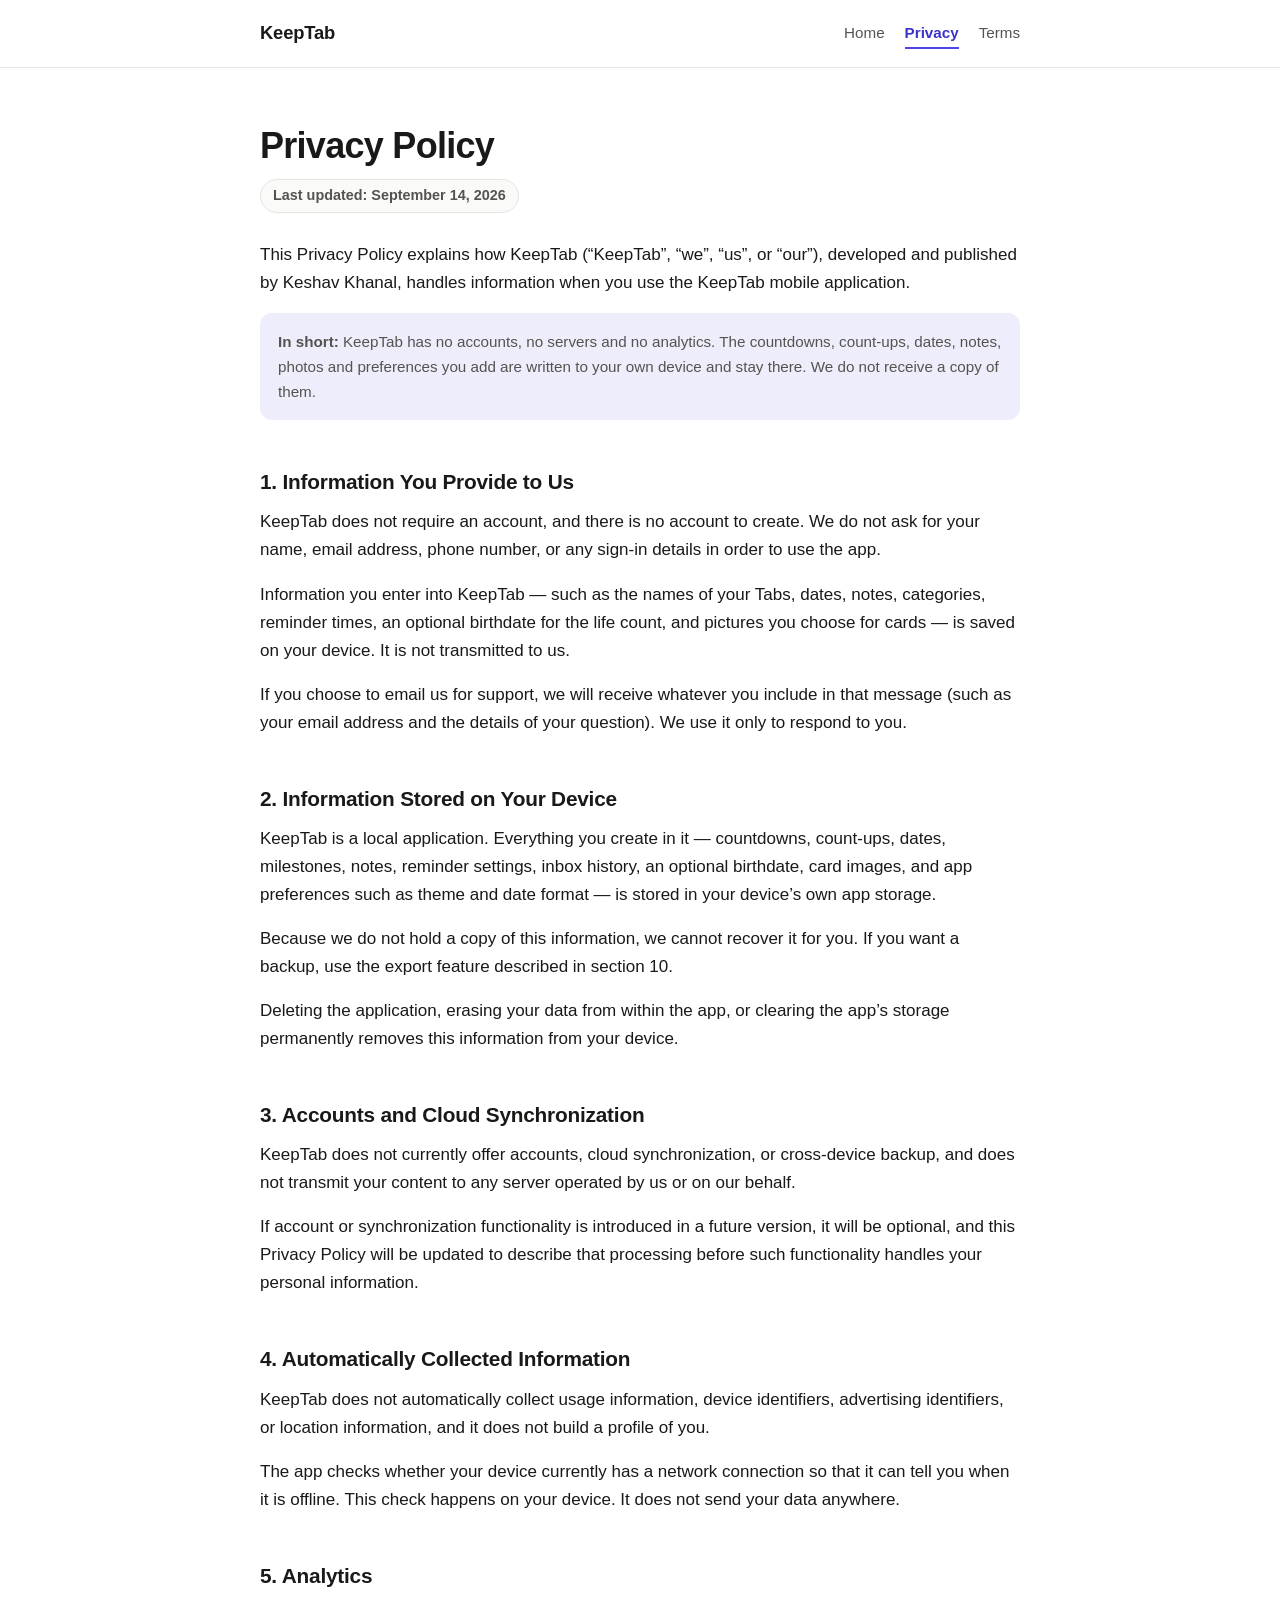
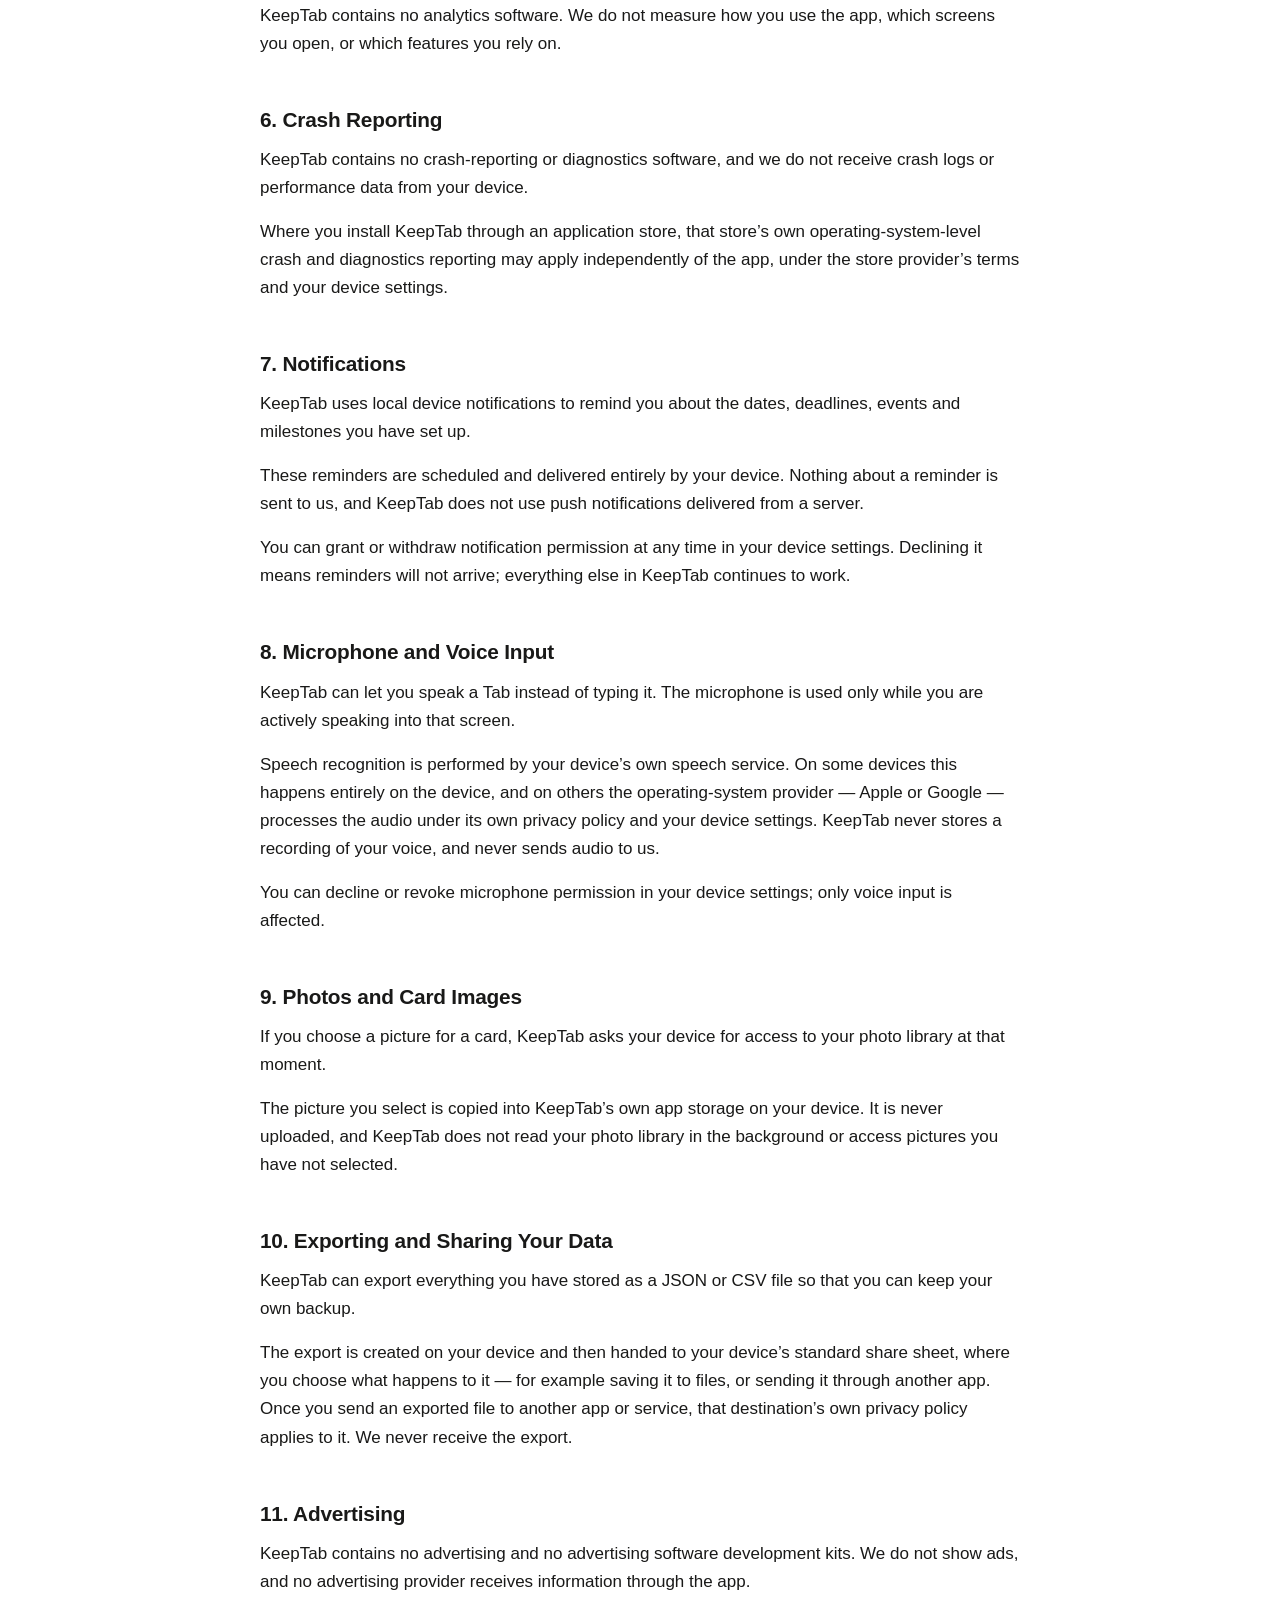
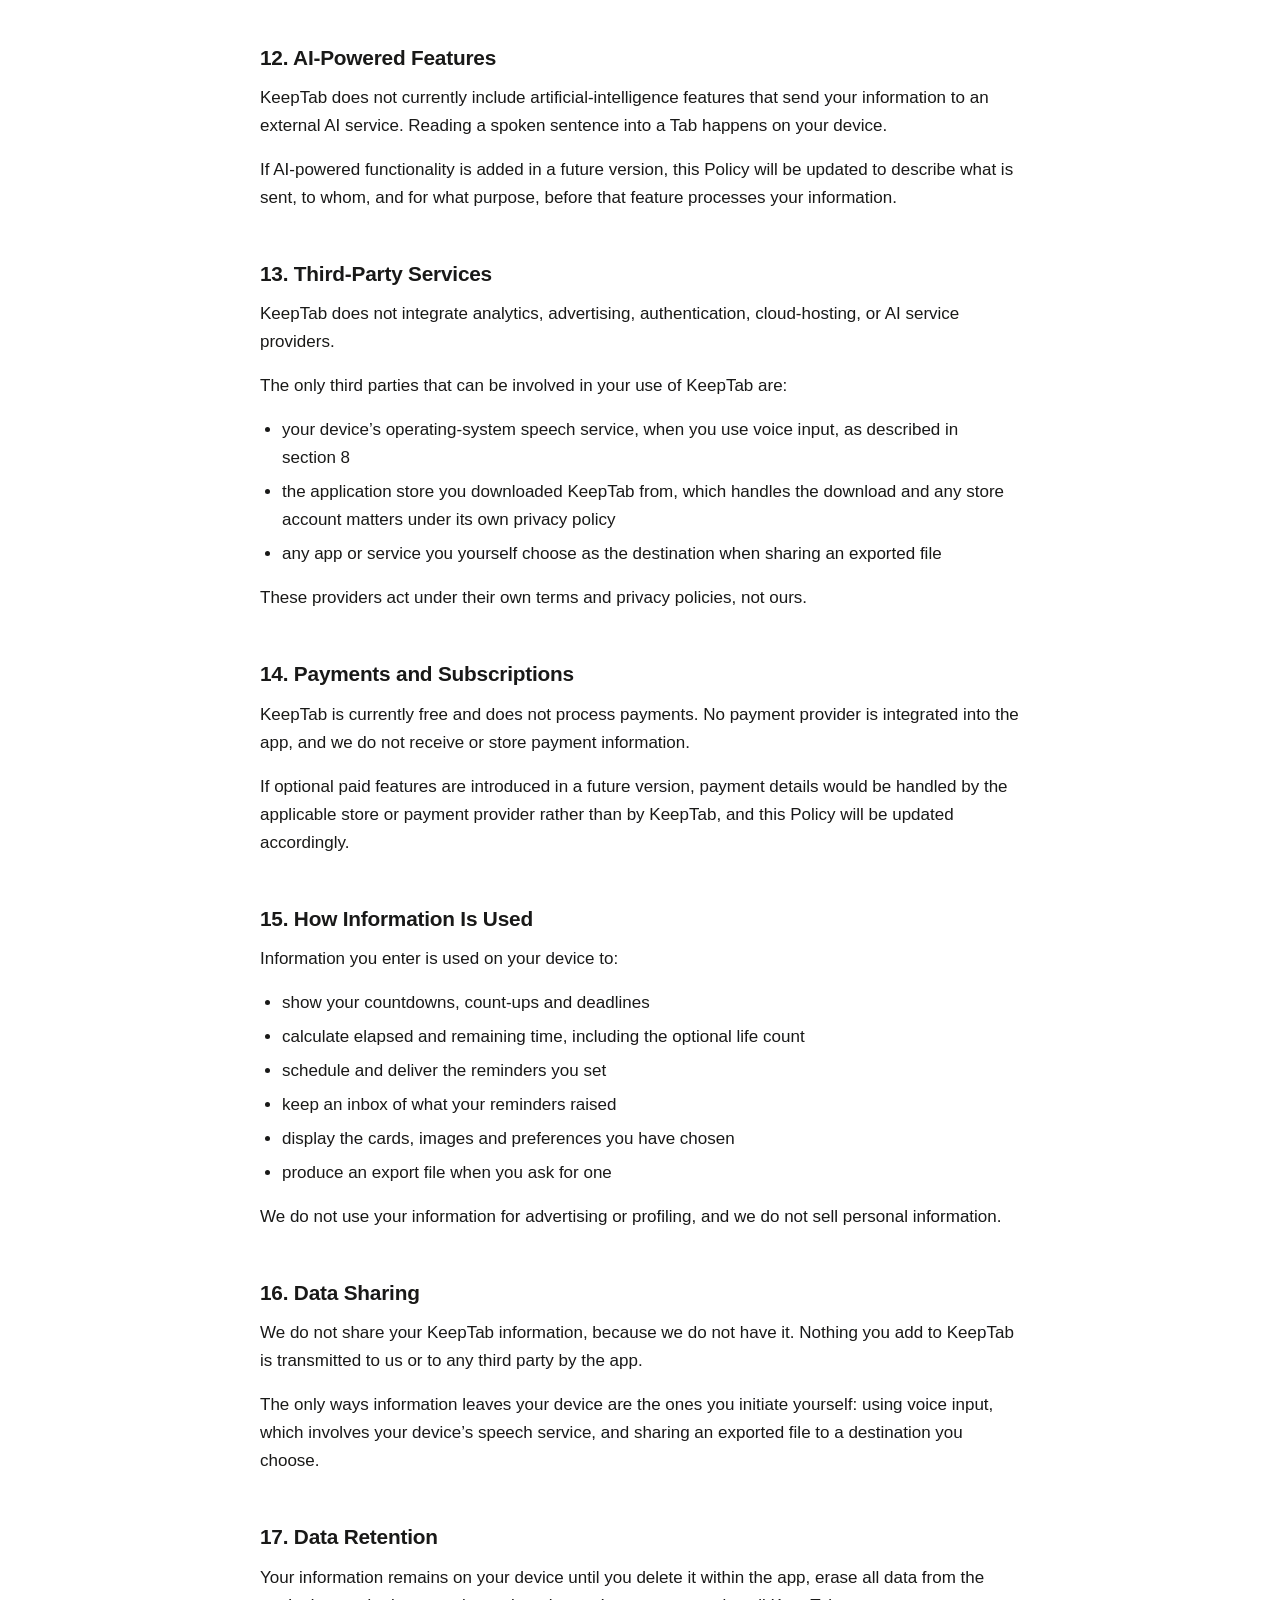
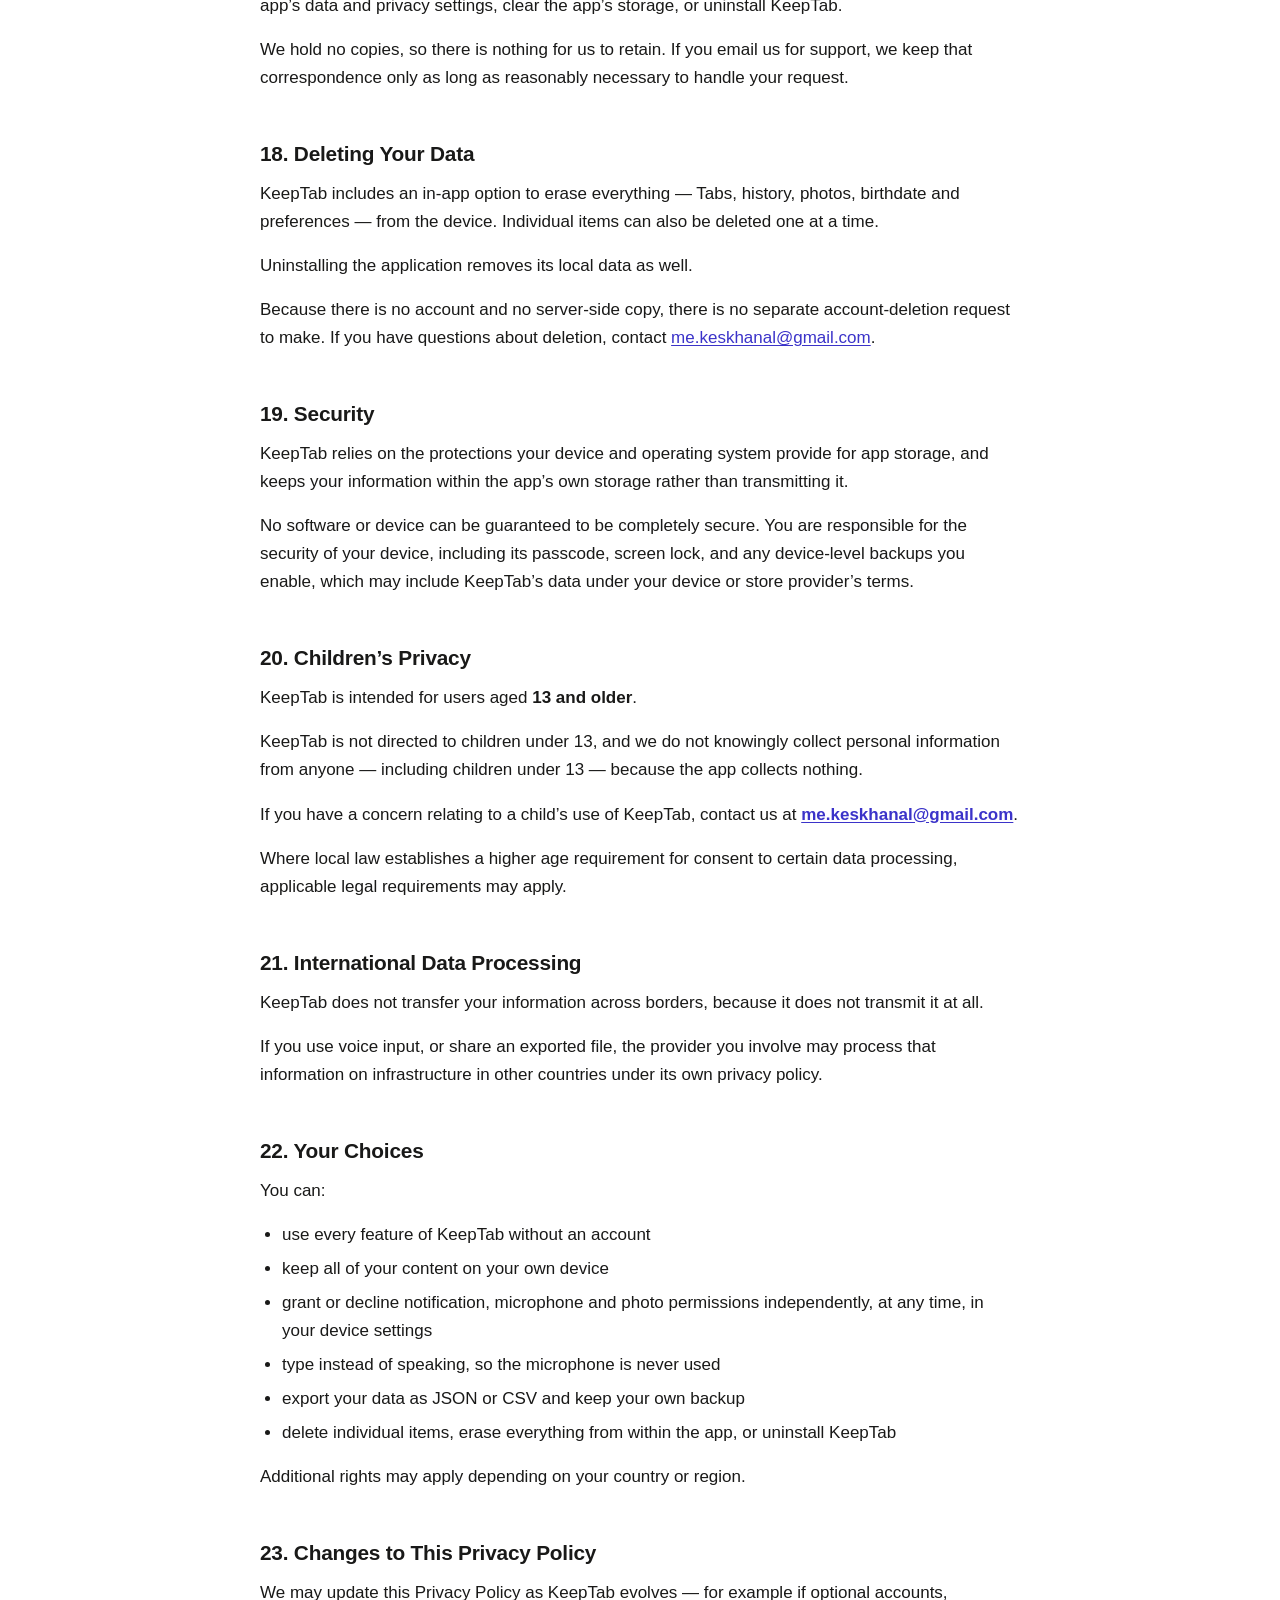
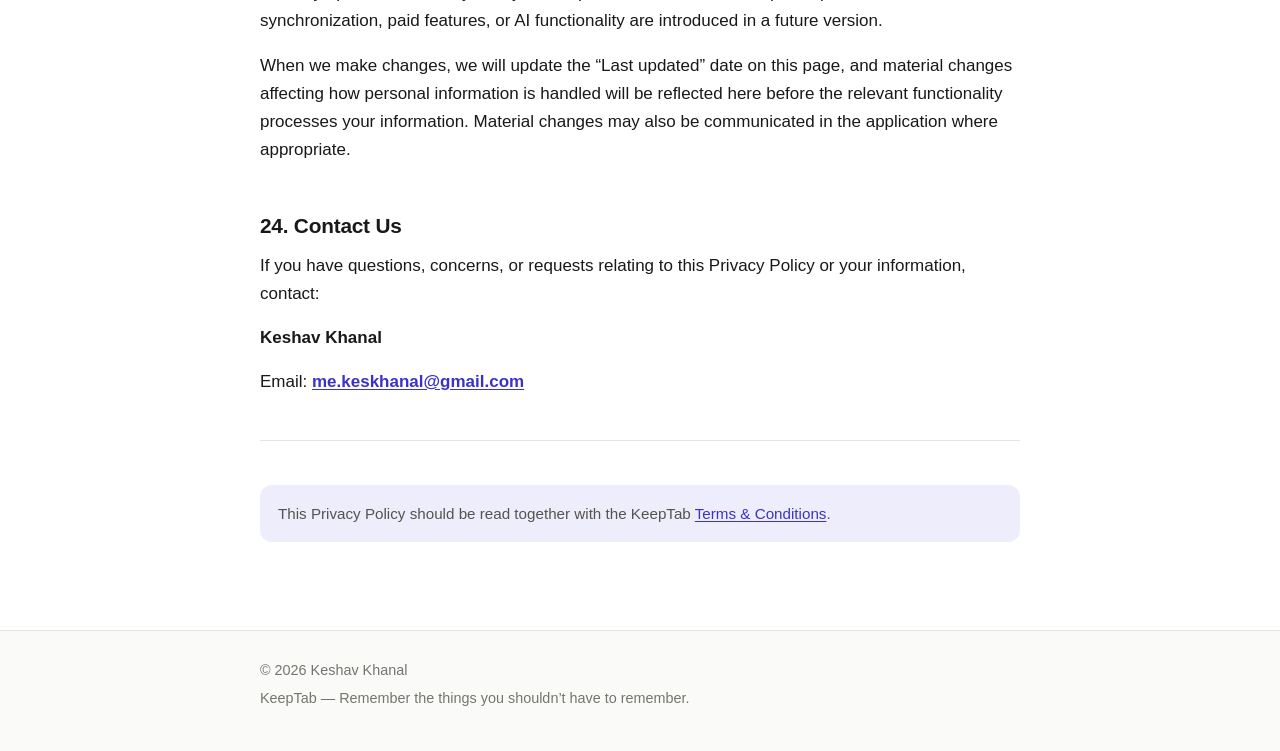
==== privacy.html @ 7f52d2fa "Add KeepTab legal site (home, privacy policy, terms) Static HTML/CSS for GitHub Pages — no build ste" ====
<!DOCTYPE html>
<html lang="en">
<head>
<meta charset="utf-8">
<meta name="viewport" content="width=device-width, initial-scale=1">
<title>Privacy Policy | KeepTab</title>
<meta name="description" content="How KeepTab, developed and published by Keshav Khanal, handles information. KeepTab has no accounts, no servers and no analytics — what you add stays on your device.">
<link rel="canonical" href="./privacy.html">
<link rel="stylesheet" href="./styles.css">
</head>
<body>

<header class="site-header">
  <div class="wrap">
    <a class="brand" href="./index.html">KeepTab</a>
    <nav class="site-nav" aria-label="Primary">
      <a href="./index.html">Home</a>
      <a href="./privacy.html" aria-current="page">Privacy</a>
      <a href="./terms.html">Terms</a>
    </nav>
  </div>
</header>

<main>
  <article class="wrap">
    <h1>Privacy Policy</h1>
    <p class="updated">Last updated: September 14, 2026</p>

    <p>This Privacy Policy explains how KeepTab (&ldquo;KeepTab&rdquo;, &ldquo;we&rdquo;, &ldquo;us&rdquo;, or &ldquo;our&rdquo;), developed and published by Keshav Khanal, handles information when you use the KeepTab mobile application.</p>

    <p class="note summary"><strong>In short:</strong> KeepTab has no accounts, no servers and no analytics. The countdowns, count-ups, dates, notes, photos and preferences you add are written to your own device and stay there. We do not receive a copy of them.</p>

    <h2>1. Information You Provide to Us</h2>
    <p>KeepTab does not require an account, and there is no account to create. We do not ask for your name, email address, phone number, or any sign-in details in order to use the app.</p>
    <p>Information you enter into KeepTab &mdash; such as the names of your Tabs, dates, notes, categories, reminder times, an optional birthdate for the life count, and pictures you choose for cards &mdash; is saved on your device. It is not transmitted to us.</p>
    <p>If you choose to email us for support, we will receive whatever you include in that message (such as your email address and the details of your question). We use it only to respond to you.</p>

    <h2>2. Information Stored on Your Device</h2>
    <p>KeepTab is a local application. Everything you create in it &mdash; countdowns, count-ups, dates, milestones, notes, reminder settings, inbox history, an optional birthdate, card images, and app preferences such as theme and date format &mdash; is stored in your device&rsquo;s own app storage.</p>
    <p>Because we do not hold a copy of this information, we cannot recover it for you. If you want a backup, use the export feature described in section&nbsp;10.</p>
    <p>Deleting the application, erasing your data from within the app, or clearing the app&rsquo;s storage permanently removes this information from your device.</p>

    <h2>3. Accounts and Cloud Synchronization</h2>
    <p>KeepTab does not currently offer accounts, cloud synchronization, or cross-device backup, and does not transmit your content to any server operated by us or on our behalf.</p>
    <p>If account or synchronization functionality is introduced in a future version, it will be optional, and this Privacy Policy will be updated to describe that processing before such functionality handles your personal information.</p>

    <h2>4. Automatically Collected Information</h2>
    <p>KeepTab does not automatically collect usage information, device identifiers, advertising identifiers, or location information, and it does not build a profile of you.</p>
    <p>The app checks whether your device currently has a network connection so that it can tell you when it is offline. This check happens on your device. It does not send your data anywhere.</p>

    <h2>5. Analytics</h2>
    <p>KeepTab contains no analytics software. We do not measure how you use the app, which screens you open, or which features you rely on.</p>

    <h2>6. Crash Reporting</h2>
    <p>KeepTab contains no crash-reporting or diagnostics software, and we do not receive crash logs or performance data from your device.</p>
    <p>Where you install KeepTab through an application store, that store&rsquo;s own operating-system-level crash and diagnostics reporting may apply independently of the app, under the store provider&rsquo;s terms and your device settings.</p>

    <h2>7. Notifications</h2>
    <p>KeepTab uses local device notifications to remind you about the dates, deadlines, events and milestones you have set up.</p>
    <p>These reminders are scheduled and delivered entirely by your device. Nothing about a reminder is sent to us, and KeepTab does not use push notifications delivered from a server.</p>
    <p>You can grant or withdraw notification permission at any time in your device settings. Declining it means reminders will not arrive; everything else in KeepTab continues to work.</p>

    <h2>8. Microphone and Voice Input</h2>
    <p>KeepTab can let you speak a Tab instead of typing it. The microphone is used only while you are actively speaking into that screen.</p>
    <p>Speech recognition is performed by your device&rsquo;s own speech service. On some devices this happens entirely on the device, and on others the operating-system provider &mdash; Apple or Google &mdash; processes the audio under its own privacy policy and your device settings. KeepTab never stores a recording of your voice, and never sends audio to us.</p>
    <p>You can decline or revoke microphone permission in your device settings; only voice input is affected.</p>

    <h2>9. Photos and Card Images</h2>
    <p>If you choose a picture for a card, KeepTab asks your device for access to your photo library at that moment.</p>
    <p>The picture you select is copied into KeepTab&rsquo;s own app storage on your device. It is never uploaded, and KeepTab does not read your photo library in the background or access pictures you have not selected.</p>

    <h2>10. Exporting and Sharing Your Data</h2>
    <p>KeepTab can export everything you have stored as a JSON or CSV file so that you can keep your own backup.</p>
    <p>The export is created on your device and then handed to your device&rsquo;s standard share sheet, where you choose what happens to it &mdash; for example saving it to files, or sending it through another app. Once you send an exported file to another app or service, that destination&rsquo;s own privacy policy applies to it. We never receive the export.</p>

    <h2>11. Advertising</h2>
    <p>KeepTab contains no advertising and no advertising software development kits. We do not show ads, and no advertising provider receives information through the app.</p>

    <h2>12. AI-Powered Features</h2>
    <p>KeepTab does not currently include artificial-intelligence features that send your information to an external AI service. Reading a spoken sentence into a Tab happens on your device.</p>
    <p>If AI-powered functionality is added in a future version, this Policy will be updated to describe what is sent, to whom, and for what purpose, before that feature processes your information.</p>

    <h2>13. Third-Party Services</h2>
    <p>KeepTab does not integrate analytics, advertising, authentication, cloud-hosting, or AI service providers.</p>
    <p>The only third parties that can be involved in your use of KeepTab are:</p>
    <ul>
      <li>your device&rsquo;s operating-system speech service, when you use voice input, as described in section&nbsp;8</li>
      <li>the application store you downloaded KeepTab from, which handles the download and any store account matters under its own privacy policy</li>
      <li>any app or service you yourself choose as the destination when sharing an exported file</li>
    </ul>
    <p>These providers act under their own terms and privacy policies, not ours.</p>

    <h2>14. Payments and Subscriptions</h2>
    <p>KeepTab is currently free and does not process payments. No payment provider is integrated into the app, and we do not receive or store payment information.</p>
    <p>If optional paid features are introduced in a future version, payment details would be handled by the applicable store or payment provider rather than by KeepTab, and this Policy will be updated accordingly.</p>

    <h2>15. How Information Is Used</h2>
    <p>Information you enter is used on your device to:</p>
    <ul>
      <li>show your countdowns, count-ups and deadlines</li>
      <li>calculate elapsed and remaining time, including the optional life count</li>
      <li>schedule and deliver the reminders you set</li>
      <li>keep an inbox of what your reminders raised</li>
      <li>display the cards, images and preferences you have chosen</li>
      <li>produce an export file when you ask for one</li>
    </ul>
    <p>We do not use your information for advertising or profiling, and we do not sell personal information.</p>

    <h2>16. Data Sharing</h2>
    <p>We do not share your KeepTab information, because we do not have it. Nothing you add to KeepTab is transmitted to us or to any third party by the app.</p>
    <p>The only ways information leaves your device are the ones you initiate yourself: using voice input, which involves your device&rsquo;s speech service, and sharing an exported file to a destination you choose.</p>

    <h2>17. Data Retention</h2>
    <p>Your information remains on your device until you delete it within the app, erase all data from the app&rsquo;s data and privacy settings, clear the app&rsquo;s storage, or uninstall KeepTab.</p>
    <p>We hold no copies, so there is nothing for us to retain. If you email us for support, we keep that correspondence only as long as reasonably necessary to handle your request.</p>

    <h2>18. Deleting Your Data</h2>
    <p>KeepTab includes an in-app option to erase everything &mdash; Tabs, history, photos, birthdate and preferences &mdash; from the device. Individual items can also be deleted one at a time.</p>
    <p>Uninstalling the application removes its local data as well.</p>
    <p>Because there is no account and no server-side copy, there is no separate account-deletion request to make. If you have questions about deletion, contact <a href="mailto:me.keskhanal@gmail.com">me.keskhanal@gmail.com</a>.</p>

    <h2>19. Security</h2>
    <p>KeepTab relies on the protections your device and operating system provide for app storage, and keeps your information within the app&rsquo;s own storage rather than transmitting it.</p>
    <p>No software or device can be guaranteed to be completely secure. You are responsible for the security of your device, including its passcode, screen lock, and any device-level backups you enable, which may include KeepTab&rsquo;s data under your device or store provider&rsquo;s terms.</p>

    <h2>20. Children&rsquo;s Privacy</h2>
    <p>KeepTab is intended for users aged <strong>13 and older</strong>.</p>
    <p>KeepTab is not directed to children under 13, and we do not knowingly collect personal information from anyone &mdash; including children under 13 &mdash; because the app collects nothing.</p>
    <p>If you have a concern relating to a child&rsquo;s use of KeepTab, contact us at <strong><a href="mailto:me.keskhanal@gmail.com">me.keskhanal@gmail.com</a></strong>.</p>
    <p>Where local law establishes a higher age requirement for consent to certain data processing, applicable legal requirements may apply.</p>

    <h2>21. International Data Processing</h2>
    <p>KeepTab does not transfer your information across borders, because it does not transmit it at all.</p>
    <p>If you use voice input, or share an exported file, the provider you involve may process that information on infrastructure in other countries under its own privacy policy.</p>

    <h2>22. Your Choices</h2>
    <p>You can:</p>
    <ul>
      <li>use every feature of KeepTab without an account</li>
      <li>keep all of your content on your own device</li>
      <li>grant or decline notification, microphone and photo permissions independently, at any time, in your device settings</li>
      <li>type instead of speaking, so the microphone is never used</li>
      <li>export your data as JSON or CSV and keep your own backup</li>
      <li>delete individual items, erase everything from within the app, or uninstall KeepTab</li>
    </ul>
    <p>Additional rights may apply depending on your country or region.</p>

    <h2>23. Changes to This Privacy Policy</h2>
    <p>We may update this Privacy Policy as KeepTab evolves &mdash; for example if optional accounts, synchronization, paid features, or AI functionality are introduced in a future version.</p>
    <p>When we make changes, we will update the &ldquo;Last updated&rdquo; date on this page, and material changes affecting how personal information is handled will be reflected here before the relevant functionality processes your information. Material changes may also be communicated in the application where appropriate.</p>

    <h2>24. Contact Us</h2>
    <p>If you have questions, concerns, or requests relating to this Privacy Policy or your information, contact:</p>
    <p><strong>Keshav Khanal</strong></p>
    <p>Email: <strong><a href="mailto:me.keskhanal@gmail.com">me.keskhanal@gmail.com</a></strong></p>

    <hr>

    <p class="note">This Privacy Policy should be read together with the KeepTab <a href="./terms.html">Terms &amp; Conditions</a>.</p>
  </article>
</main>

<footer class="site-footer">
  <div class="wrap">
    <p>&copy; 2026 Keshav Khanal</p>
    <p>KeepTab &mdash; Remember the things you shouldn&rsquo;t have to remember.</p>
  </div>
</footer>

</body>
</html>
---- styles.css ----
/* KeepTab legal site — plain CSS, no build step, no JS, no tracking. */

:root {
  --kt-blue: #4f46e5;
  --kt-blue-ink: #3b33c9;
  --kt-blue-soft: #eeedfb;
  --ink: #191918;
  --ink-muted: #55534f;
  --ink-faint: #77746e;
  --bg: #ffffff;
  --bg-alt: #fafaf9;
  --border: #e7e5e1;
  --radius: 12px;
  --content: 800px;
}

*,
*::before,
*::after {
  box-sizing: border-box;
}

html {
  -webkit-text-size-adjust: 100%;
}

body {
  margin: 0;
  background: var(--bg);
  color: var(--ink);
  font-family: -apple-system, BlinkMacSystemFont, "Segoe UI", Roboto, Helvetica,
    Arial, "Noto Sans", sans-serif, "Apple Color Emoji", "Segoe UI Emoji";
  font-size: 17px;
  line-height: 1.65;
  -webkit-font-smoothing: antialiased;
}

.wrap {
  width: 100%;
  max-width: var(--content);
  margin: 0 auto;
  padding: 0 20px;
}

a {
  color: var(--kt-blue-ink);
  text-decoration: underline;
  text-underline-offset: 2px;
}

a:hover {
  color: var(--kt-blue);
}

a:focus-visible,
.card:focus-visible {
  outline: 2px solid var(--kt-blue);
  outline-offset: 3px;
  border-radius: 4px;
}

/* ---------- Header ---------- */

.site-header {
  border-bottom: 1px solid var(--border);
  background: var(--bg);
}

.site-header .wrap {
  display: flex;
  flex-wrap: wrap;
  align-items: center;
  justify-content: space-between;
  gap: 8px 24px;
  padding-top: 18px;
  padding-bottom: 18px;
}

.brand {
  font-size: 1.15rem;
  font-weight: 700;
  letter-spacing: -0.01em;
  color: var(--ink);
  text-decoration: none;
}

.brand:hover {
  color: var(--kt-blue-ink);
}

.site-nav {
  display: flex;
  flex-wrap: wrap;
  gap: 6px 20px;
  font-size: 0.95rem;
}

.site-nav a {
  color: var(--ink-muted);
  text-decoration: none;
  padding: 2px 0;
  border-bottom: 2px solid transparent;
}

.site-nav a:hover {
  color: var(--kt-blue-ink);
}

.site-nav a[aria-current="page"] {
  color: var(--kt-blue-ink);
  font-weight: 600;
  border-bottom-color: var(--kt-blue);
}

/* ---------- Main ---------- */

main {
  padding: 56px 0 72px;
}

h1 {
  font-size: 2.25rem;
  line-height: 1.2;
  letter-spacing: -0.02em;
  margin: 0 0 12px;
}

h2 {
  font-size: 1.3rem;
  line-height: 1.35;
  letter-spacing: -0.01em;
  margin: 44px 0 12px;
  padding-top: 4px;
}

h3 {
  font-size: 1.05rem;
  margin: 28px 0 8px;
}

p {
  margin: 0 0 16px;
}

ul {
  margin: 0 0 16px;
  padding-left: 22px;
}

li {
  margin-bottom: 6px;
}

strong {
  font-weight: 650;
}

hr {
  border: 0;
  border-top: 1px solid var(--border);
  margin: 44px 0;
}

.tagline {
  font-size: 1.2rem;
  font-weight: 600;
  color: var(--kt-blue-ink);
  margin: 0 0 20px;
}

.lede {
  font-size: 1.05rem;
  color: var(--ink-muted);
}

.updated {
  display: inline-block;
  font-size: 0.9rem;
  font-weight: 600;
  color: var(--ink-muted);
  background: var(--bg-alt);
  border: 1px solid var(--border);
  border-radius: 999px;
  padding: 4px 12px;
  margin: 0 0 28px;
}

/* ---------- Legal cards (home) ---------- */

.cards {
  display: grid;
  grid-template-columns: repeat(auto-fit, minmax(260px, 1fr));
  gap: 16px;
  margin: 0 0 40px;
}

.card {
  display: block;
  padding: 22px;
  border: 1px solid var(--border);
  border-radius: var(--radius);
  background: var(--bg);
  text-decoration: none;
  color: inherit;
  transition: border-color 0.15s ease, box-shadow 0.15s ease,
    transform 0.15s ease;
}

.card:hover {
  border-color: var(--kt-blue);
  box-shadow: 0 2px 14px rgba(79, 70, 229, 0.12);
  transform: translateY(-1px);
}

.card-title {
  display: block;
  font-size: 1.05rem;
  font-weight: 650;
  color: var(--kt-blue-ink);
  margin-bottom: 6px;
}

.card-desc {
  display: block;
  font-size: 0.95rem;
  color: var(--ink-muted);
  line-height: 1.55;
}

/* ---------- Contact block ---------- */

.contact {
  border: 1px solid var(--border);
  border-left: 3px solid var(--kt-blue);
  background: var(--bg-alt);
  border-radius: var(--radius);
  padding: 20px 22px;
}

.contact p:last-child {
  margin-bottom: 0;
}

.note {
  font-size: 0.95rem;
  color: var(--ink-muted);
  background: var(--kt-blue-soft);
  border-radius: var(--radius);
  padding: 16px 18px;
  margin-top: 32px;
}

/* ---------- Footer ---------- */

.site-footer {
  border-top: 1px solid var(--border);
  background: var(--bg-alt);
  padding: 28px 0 36px;
  font-size: 0.9rem;
  color: var(--ink-faint);
}

.site-footer p {
  margin: 0 0 4px;
}

/* ---------- Small screens ---------- */

@media (max-width: 600px) {
  body {
    font-size: 16px;
  }

  main {
    padding: 36px 0 52px;
  }

  h1 {
    font-size: 1.8rem;
  }

  h2 {
    font-size: 1.18rem;
    margin-top: 36px;
  }

  .site-header .wrap {
    flex-direction: column;
    align-items: flex-start;
  }
}

/* ---------- Print ---------- */

@media print {
  :root {
    --content: 100%;
  }

  body {
    font-size: 11pt;
    line-height: 1.5;
    color: #000;
    background: #fff;
  }

  .site-header,
  .site-nav,
  .cards {
    display: none;
  }

  .site-footer {
    border-top: 1px solid #999;
    background: transparent;
    color: #000;
    padding: 12pt 0 0;
  }

  main {
    padding: 0;
  }

  .wrap {
    padding: 0;
    max-width: none;
  }

  a {
    color: #000;
    text-decoration: none;
  }

  .note,
  .contact {
    background: transparent;
    border: 1px solid #999;
  }

  .updated {
    background: transparent;
  }

  h1,
  h2,
  h3 {
    page-break-after: avoid;
    break-after: avoid-page;
  }

  p,
  ul,
  li {
    page-break-inside: avoid;
    break-inside: avoid;
  }
}

/* Utility: first heading inside a boxed block, and the policy summary note. */
.flush {
  margin-top: 0;
}

.summary {
  margin-top: 0;
  margin-bottom: 26px;
}
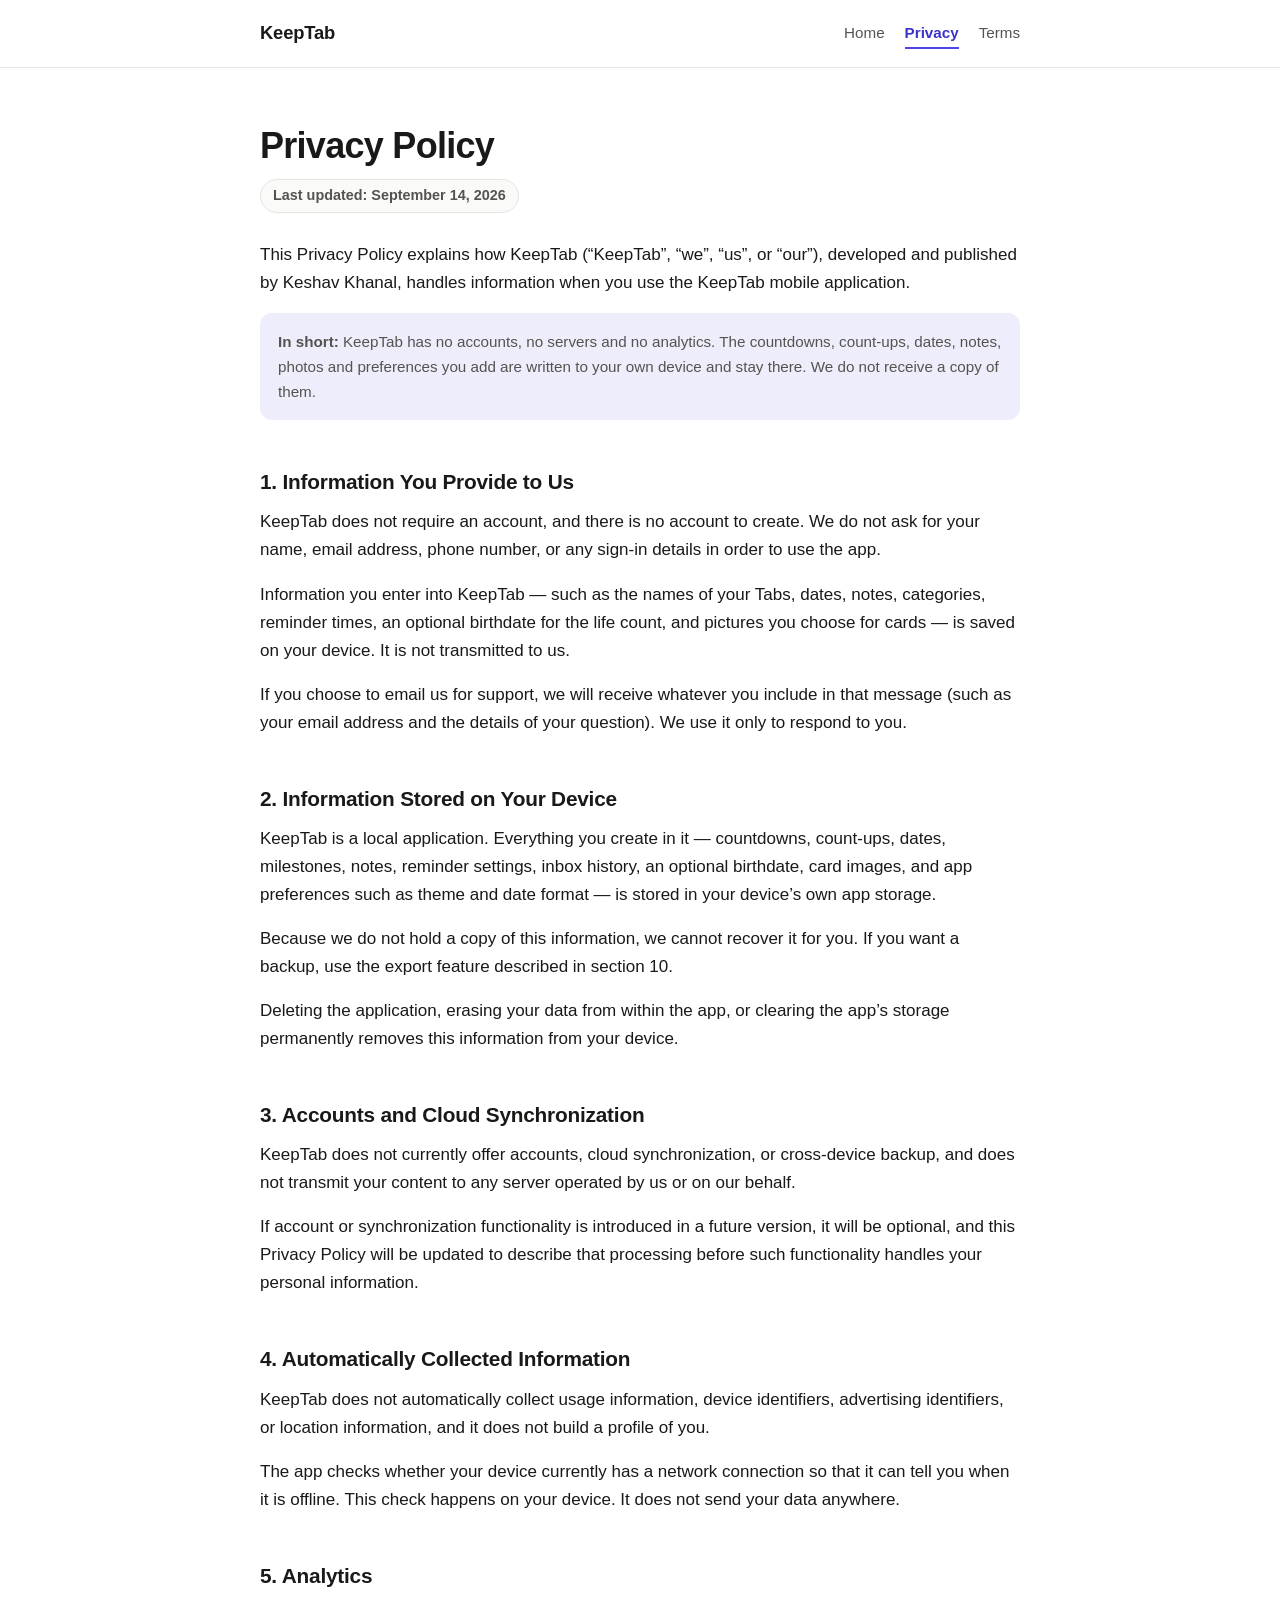
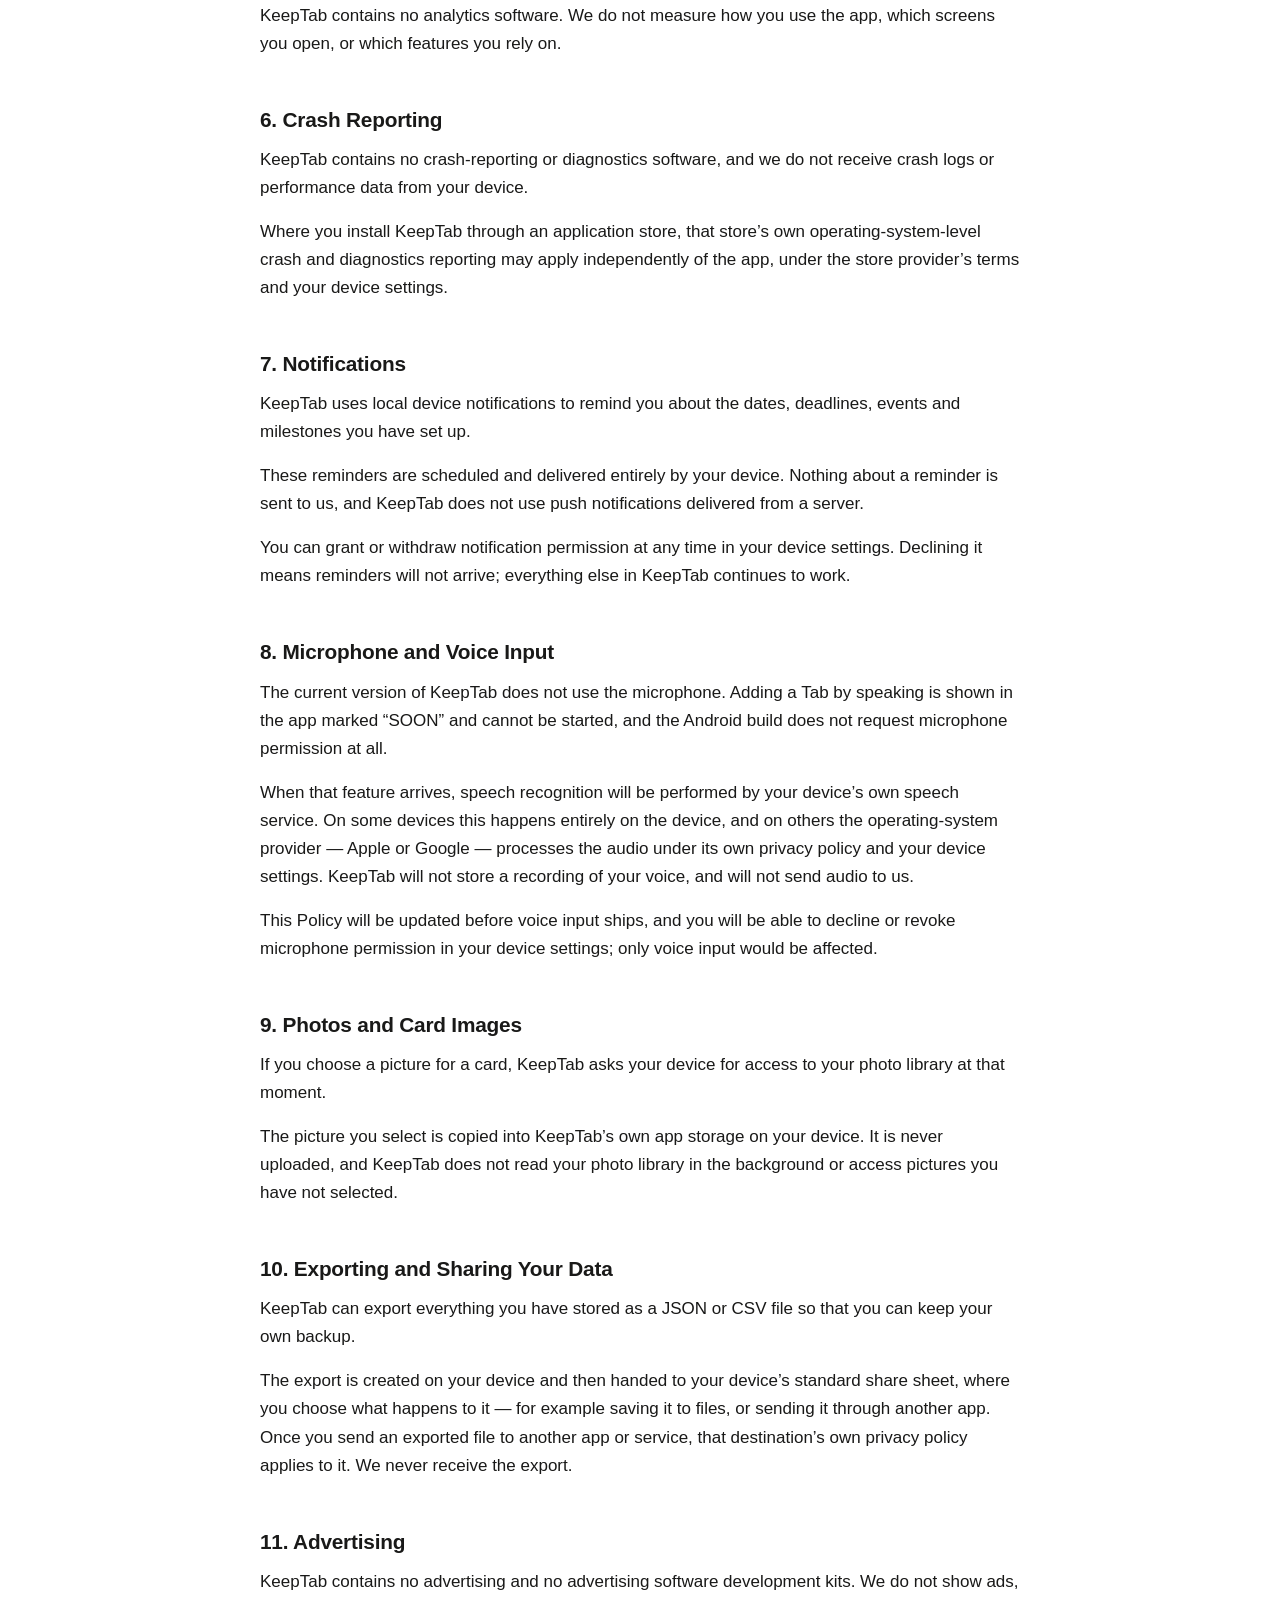
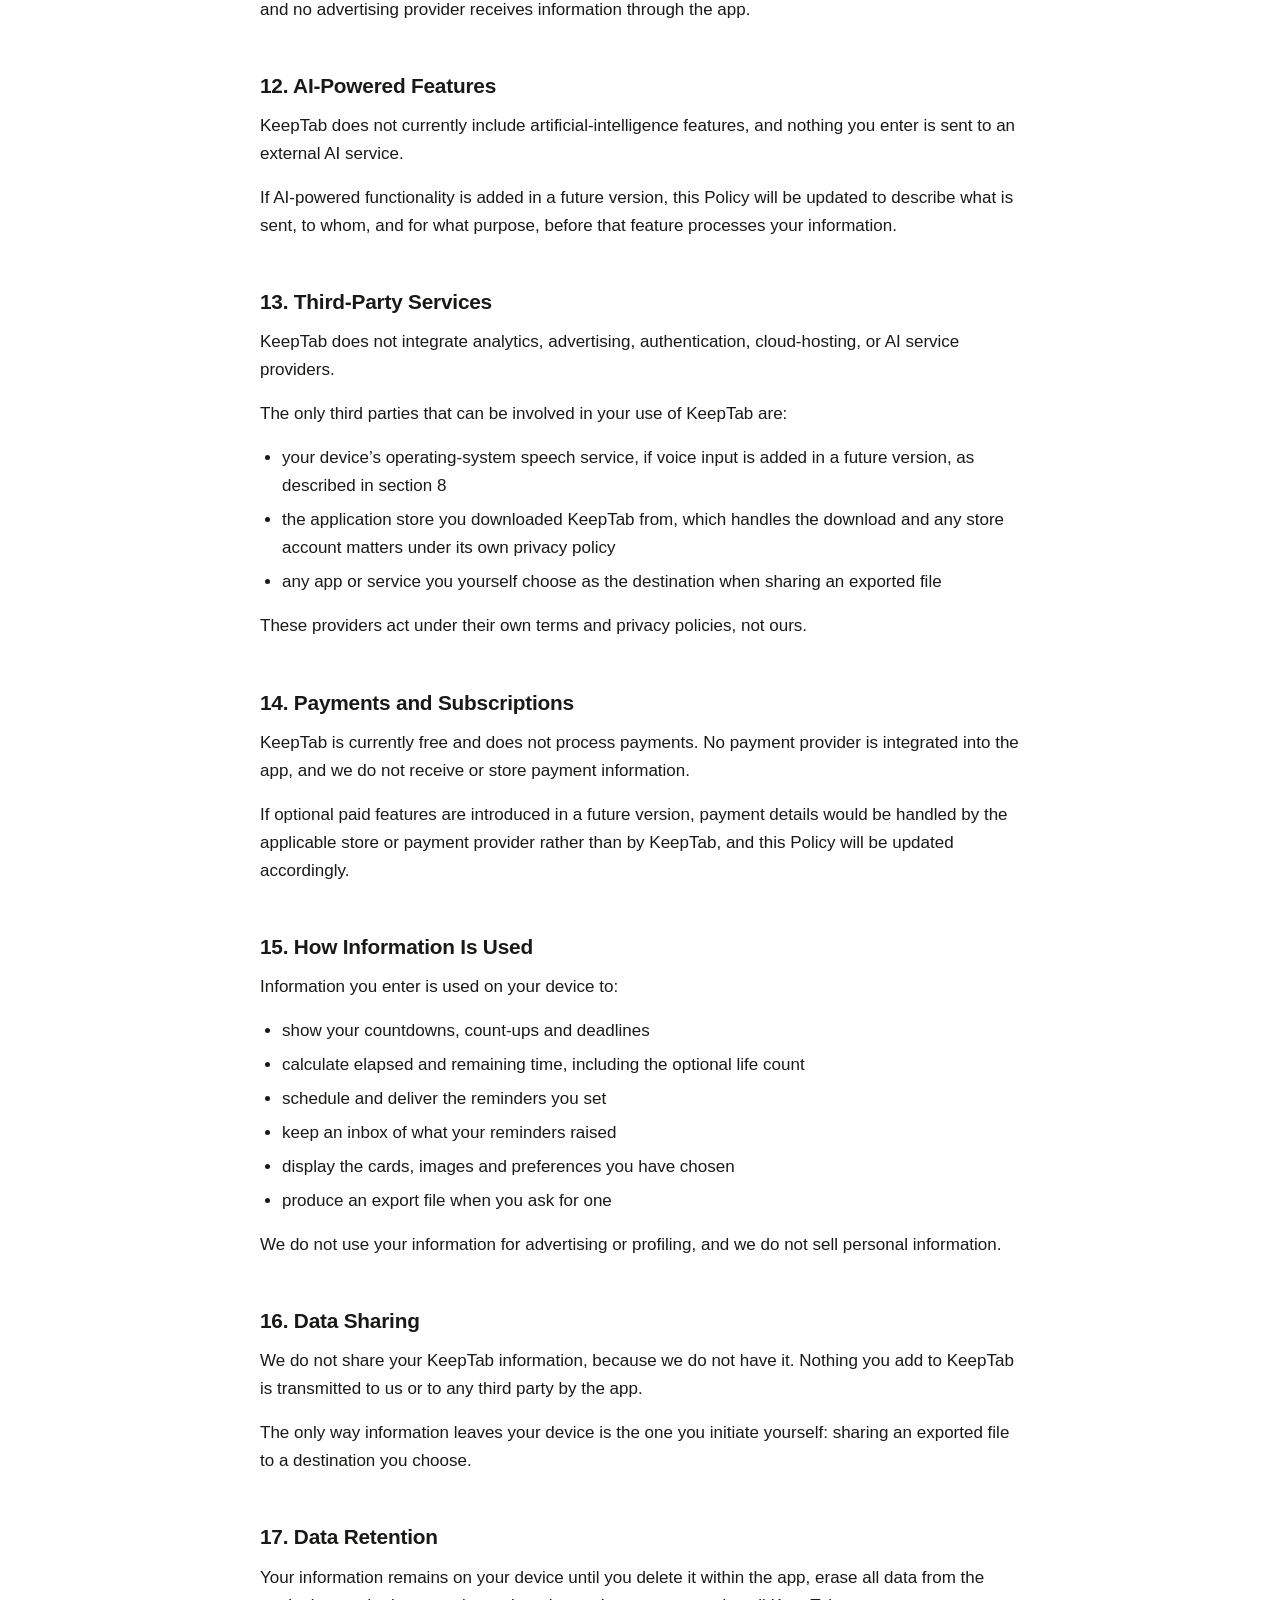
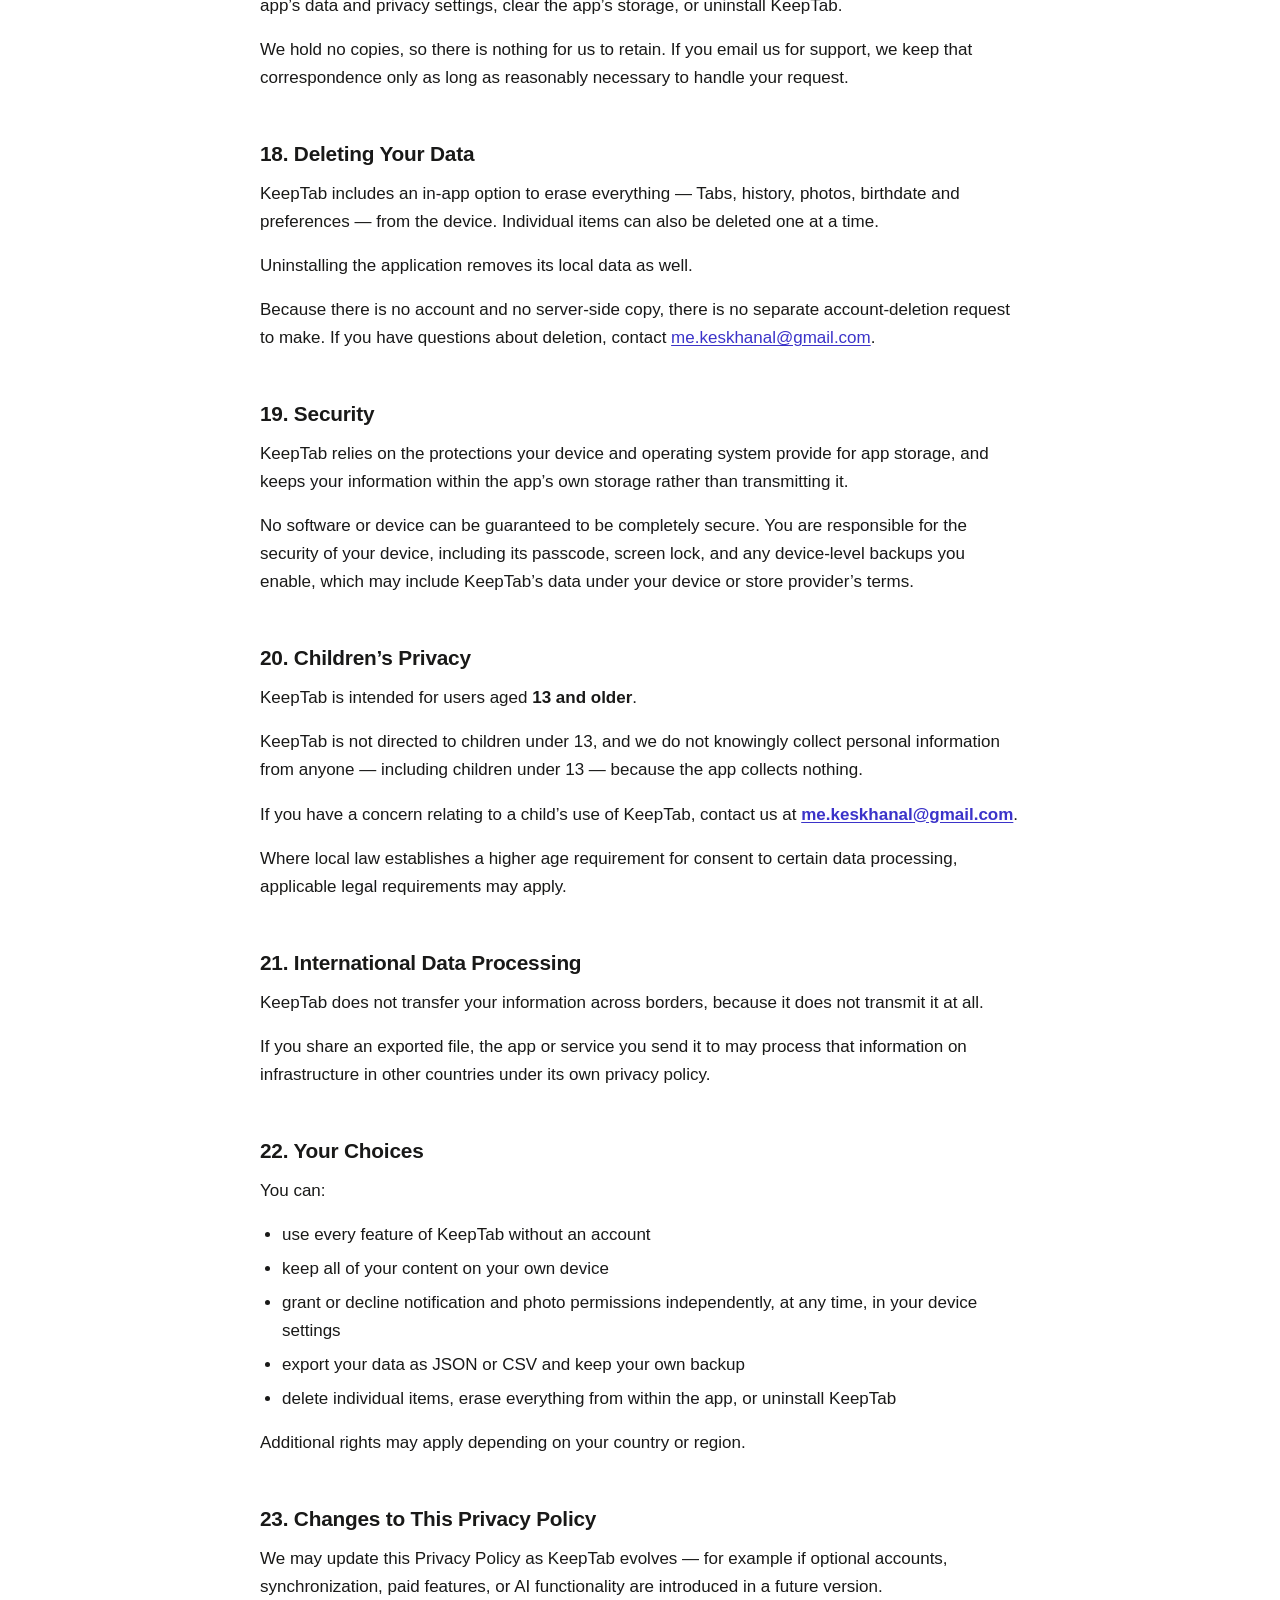
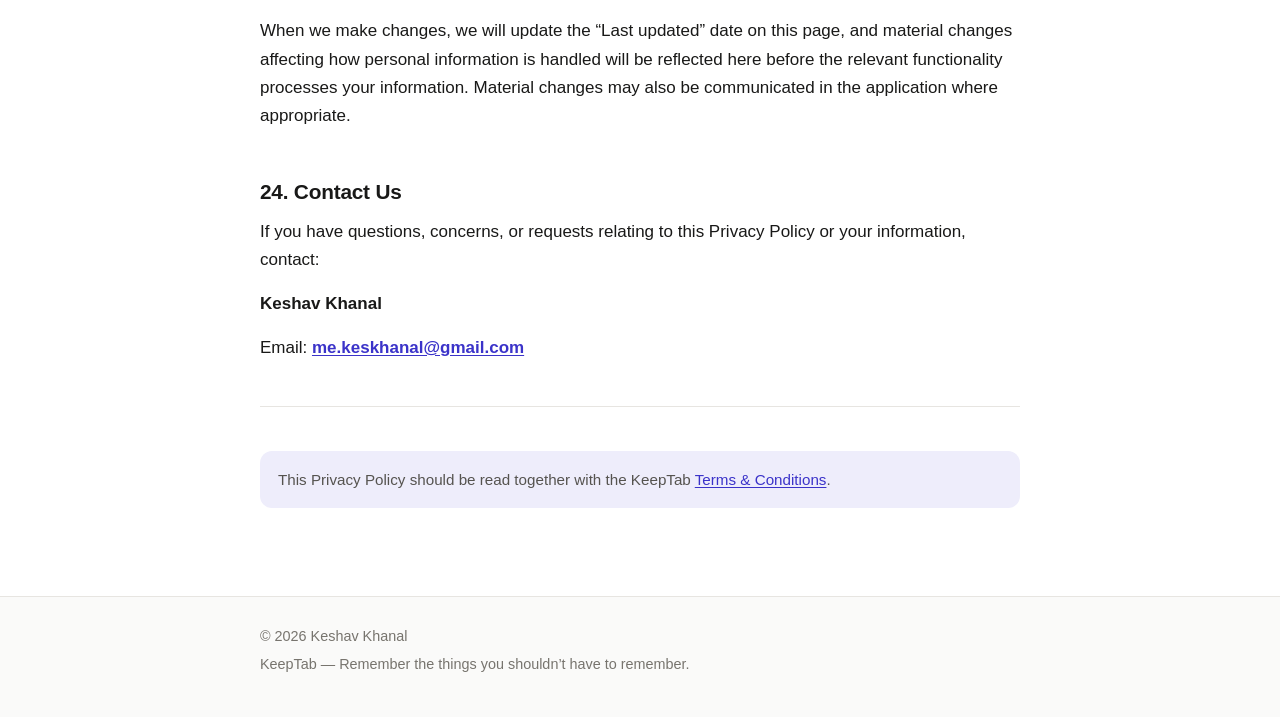
==== commit 6b39424c: "Describe the microphone as the feature it is: not yet shipped Voice add cannot be reached in 1.0 and" ====
--- a/privacy.html
+++ b/privacy.html
@@ -61,9 +61,9 @@
     <p>You can grant or withdraw notification permission at any time in your device settings. Declining it means reminders will not arrive; everything else in KeepTab continues to work.</p>
 
     <h2>8. Microphone and Voice Input</h2>
-    <p>KeepTab can let you speak a Tab instead of typing it. The microphone is used only while you are actively speaking into that screen.</p>
-    <p>Speech recognition is performed by your device&rsquo;s own speech service. On some devices this happens entirely on the device, and on others the operating-system provider &mdash; Apple or Google &mdash; processes the audio under its own privacy policy and your device settings. KeepTab never stores a recording of your voice, and never sends audio to us.</p>
-    <p>You can decline or revoke microphone permission in your device settings; only voice input is affected.</p>
+    <p>The current version of KeepTab does not use the microphone. Adding a Tab by speaking is shown in the app marked &ldquo;SOON&rdquo; and cannot be started, and the Android build does not request microphone permission at all.</p>
+    <p>When that feature arrives, speech recognition will be performed by your device&rsquo;s own speech service. On some devices this happens entirely on the device, and on others the operating-system provider &mdash; Apple or Google &mdash; processes the audio under its own privacy policy and your device settings. KeepTab will not store a recording of your voice, and will not send audio to us.</p>
+    <p>This Policy will be updated before voice input ships, and you will be able to decline or revoke microphone permission in your device settings; only voice input would be affected.</p>
 
     <h2>9. Photos and Card Images</h2>
     <p>If you choose a picture for a card, KeepTab asks your device for access to your photo library at that moment.</p>
@@ -77,14 +77,14 @@
     <p>KeepTab contains no advertising and no advertising software development kits. We do not show ads, and no advertising provider receives information through the app.</p>
 
     <h2>12. AI-Powered Features</h2>
-    <p>KeepTab does not currently include artificial-intelligence features that send your information to an external AI service. Reading a spoken sentence into a Tab happens on your device.</p>
+    <p>KeepTab does not currently include artificial-intelligence features, and nothing you enter is sent to an external AI service.</p>
     <p>If AI-powered functionality is added in a future version, this Policy will be updated to describe what is sent, to whom, and for what purpose, before that feature processes your information.</p>
 
     <h2>13. Third-Party Services</h2>
     <p>KeepTab does not integrate analytics, advertising, authentication, cloud-hosting, or AI service providers.</p>
     <p>The only third parties that can be involved in your use of KeepTab are:</p>
     <ul>
-      <li>your device&rsquo;s operating-system speech service, when you use voice input, as described in section&nbsp;8</li>
+      <li>your device&rsquo;s operating-system speech service, if voice input is added in a future version, as described in section&nbsp;8</li>
       <li>the application store you downloaded KeepTab from, which handles the download and any store account matters under its own privacy policy</li>
       <li>any app or service you yourself choose as the destination when sharing an exported file</li>
     </ul>
@@ -108,7 +108,7 @@
 
     <h2>16. Data Sharing</h2>
     <p>We do not share your KeepTab information, because we do not have it. Nothing you add to KeepTab is transmitted to us or to any third party by the app.</p>
-    <p>The only ways information leaves your device are the ones you initiate yourself: using voice input, which involves your device&rsquo;s speech service, and sharing an exported file to a destination you choose.</p>
+    <p>The only way information leaves your device is the one you initiate yourself: sharing an exported file to a destination you choose.</p>
 
     <h2>17. Data Retention</h2>
     <p>Your information remains on your device until you delete it within the app, erase all data from the app&rsquo;s data and privacy settings, clear the app&rsquo;s storage, or uninstall KeepTab.</p>
@@ -131,15 +131,14 @@
 
     <h2>21. International Data Processing</h2>
     <p>KeepTab does not transfer your information across borders, because it does not transmit it at all.</p>
-    <p>If you use voice input, or share an exported file, the provider you involve may process that information on infrastructure in other countries under its own privacy policy.</p>
+    <p>If you share an exported file, the app or service you send it to may process that information on infrastructure in other countries under its own privacy policy.</p>
 
     <h2>22. Your Choices</h2>
     <p>You can:</p>
     <ul>
       <li>use every feature of KeepTab without an account</li>
       <li>keep all of your content on your own device</li>
-      <li>grant or decline notification, microphone and photo permissions independently, at any time, in your device settings</li>
-      <li>type instead of speaking, so the microphone is never used</li>
+      <li>grant or decline notification and photo permissions independently, at any time, in your device settings</li>
       <li>export your data as JSON or CSV and keep your own backup</li>
       <li>delete individual items, erase everything from within the app, or uninstall KeepTab</li>
     </ul>
